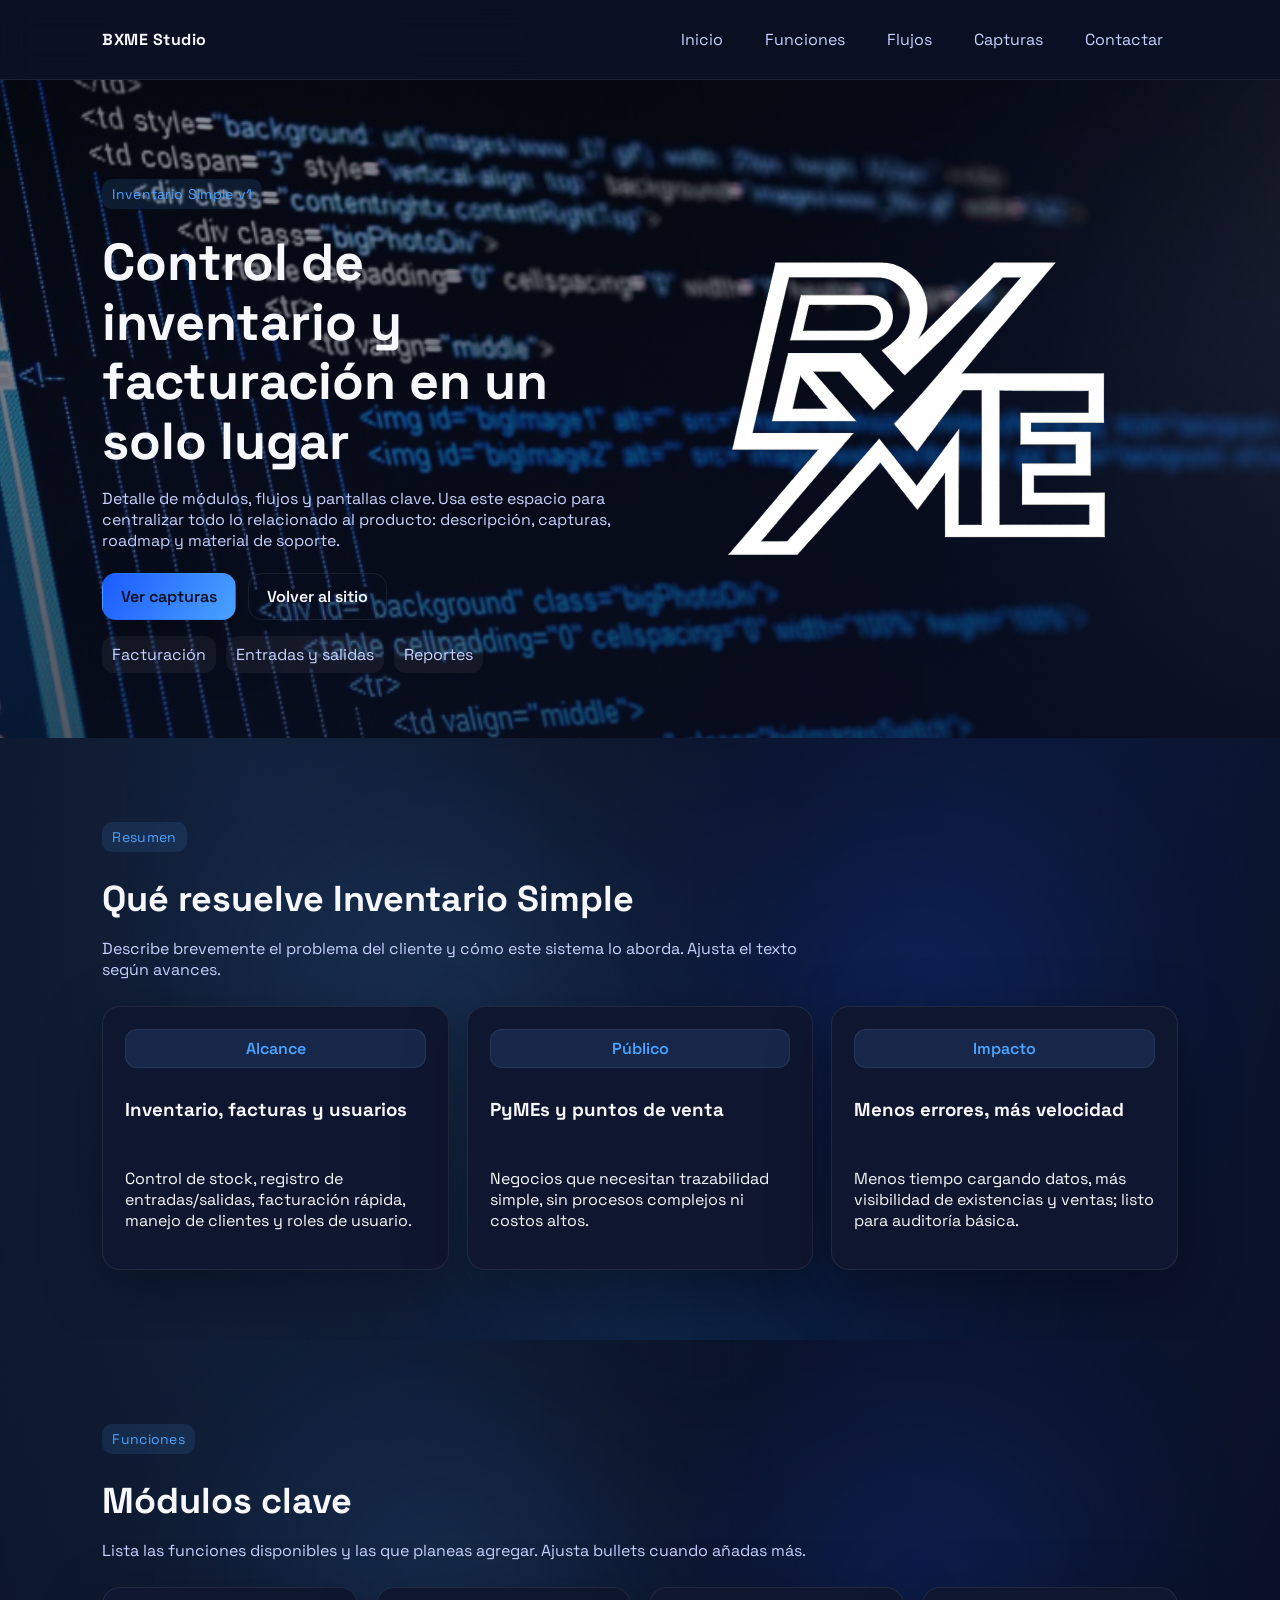
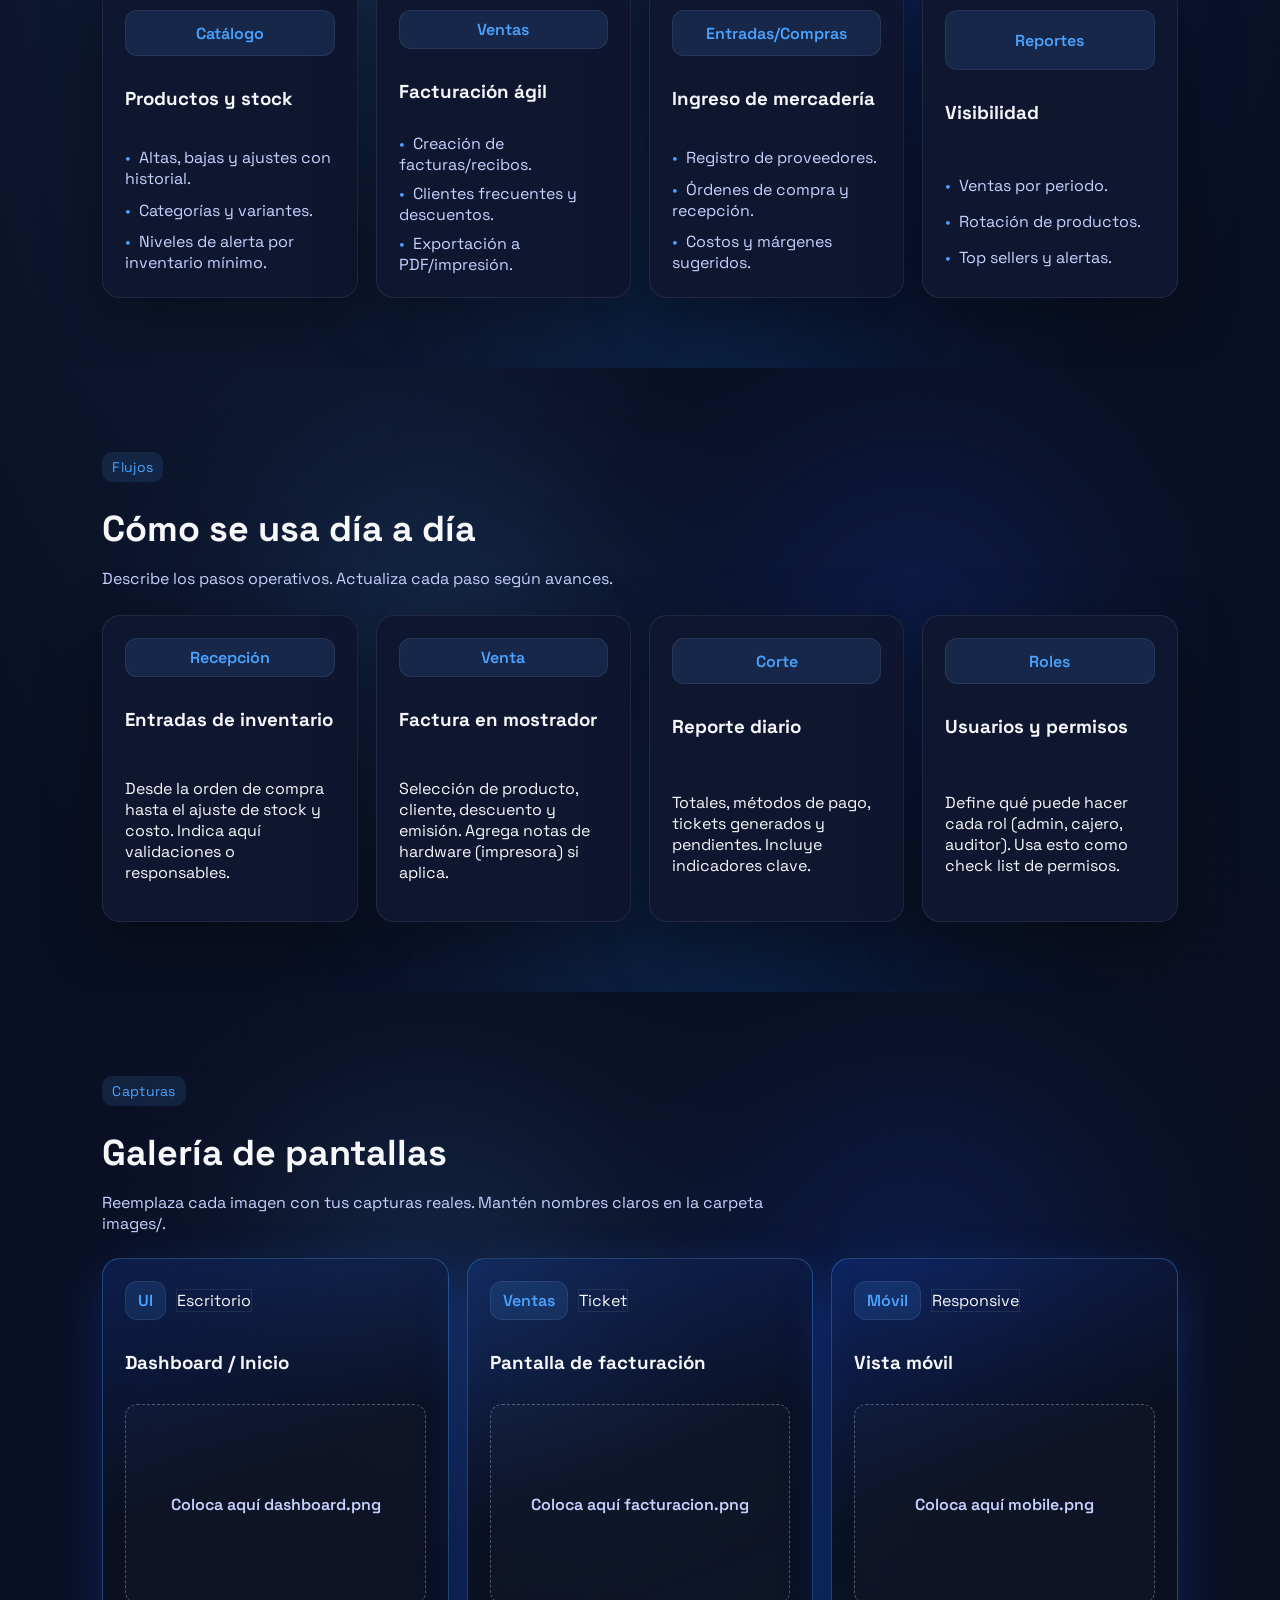
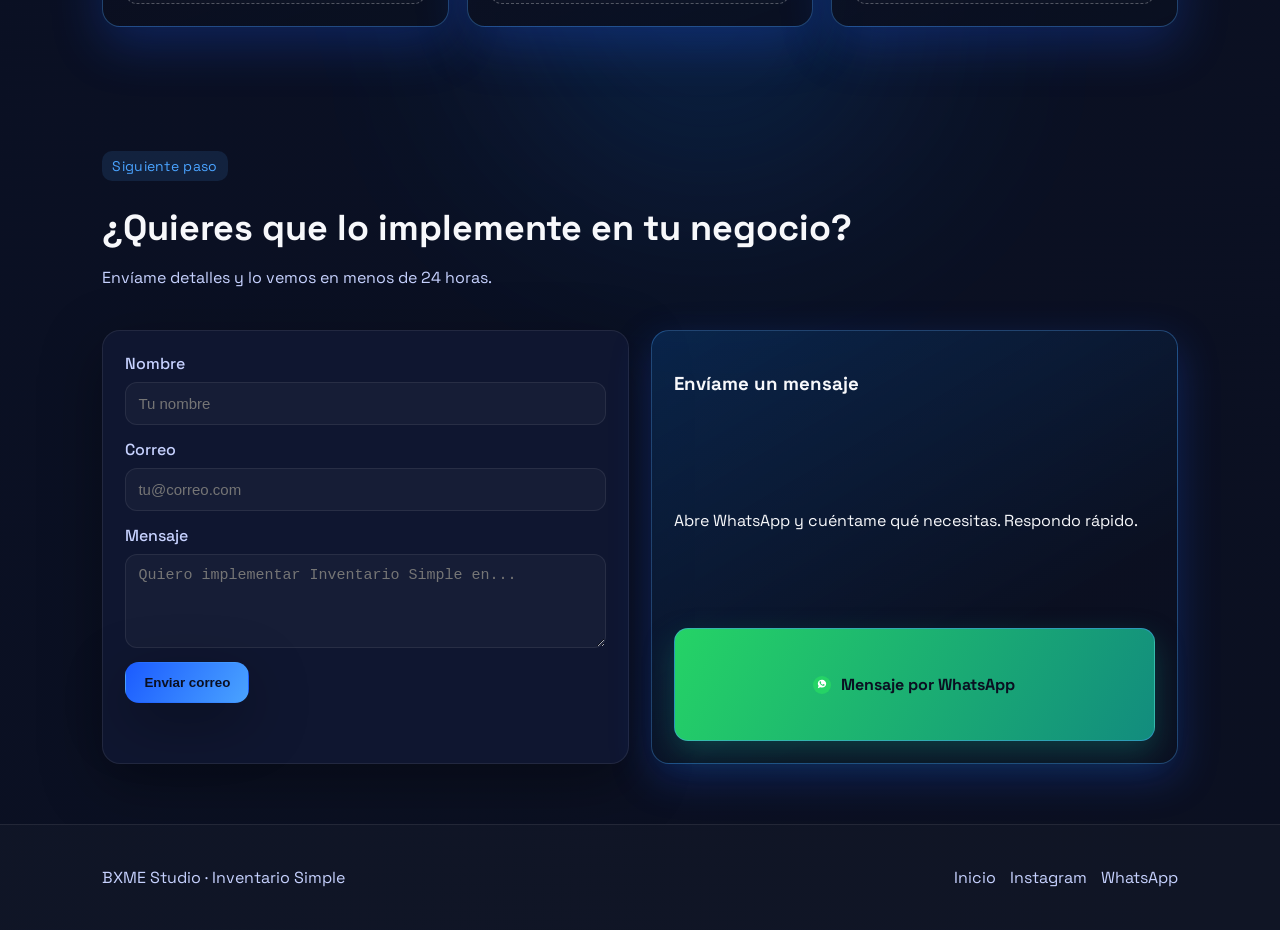
==== inventario_simp_temp.html @ 201f2fb0 "git add . && git commit && git push" ====
<!DOCTYPE html>
<html lang="es">
<head>
	<link rel="icon" href="images/favicon.ico">
	<meta charset="UTF-8">
	<meta name="viewport" content="width=device-width, initial-scale=1.0">
	<meta name="description" content="Inventario Simple - detalle de funciones y módulos.">
	<title>Inventario Simple · BXME</title>
	<link rel="preconnect" href="https://fonts.googleapis.com">
	<link rel="preconnect" href="https://fonts.gstatic.com" crossorigin>
	<link href="https://fonts.googleapis.com/css2?family=Space+Grotesk:wght@400;500;600;700&display=swap" rel="stylesheet">
	<link rel="stylesheet" href="styles.css">
</head>
<body>
	<header class="navbar">
		<div class="brand">BXME Studio</div>
		<nav class="nav-links">
			<a href="index.html">Inicio</a>
			<a href="#funciones">Funciones</a>
			<a href="#flujos">Flujos</a>
			<a href="#capturas">Capturas</a>
			<a href="#contacto" class="pill">Contactar</a>
		</nav>
	</header>

	<main>
		<section class="hero">
			<div class="hero__content">
				<p class="eyebrow">Inventario Simple v1</p>
				<h1>Control de inventario y facturación en un solo lugar</h1>
				<p class="lede">Detalle de módulos, flujos y pantallas clave. Usa este espacio para centralizar todo lo relacionado al producto: descripción, capturas, roadmap y material de soporte.</p>
				<div class="hero__actions">
					<a class="btn primary" href="#capturas">Ver capturas</a>
					<a class="btn ghost" href="index.html">Volver al sitio</a>
				</div>
				<div class="hero__badges">
					<span>Facturación</span>
					<span>Entradas y salidas</span>
					<span>Reportes</span>
				</div>
			</div>
			<div class="hero__visual">
				<div class="hero__image">
					<img src="images/letras_blancas.png" alt="Logo o portada del producto" loading="lazy">
				</div>
			</div>
		</section>

		<section class="section" id="resumen">
			<div class="section__header">
				<p class="eyebrow">Resumen</p>
				<h2>Qué resuelve Inventario Simple</h2>
				<p class="muted">Describe brevemente el problema del cliente y cómo este sistema lo aborda. Ajusta el texto según avances.</p>
			</div>
			<div class="cards">
				<article class="card">
					<div class="chip">Alcance</div>
					<h3>Inventario, facturas y usuarios</h3>
					<p>Control de stock, registro de entradas/salidas, facturación rápida, manejo de clientes y roles de usuario.</p>
				</article>
				<article class="card">
					<div class="chip">Público</div>
					<h3>PyMEs y puntos de venta</h3>
					<p>Negocios que necesitan trazabilidad simple, sin procesos complejos ni costos altos.</p>
				</article>
				<article class="card">
					<div class="chip">Impacto</div>
					<h3>Menos errores, más velocidad</h3>
					<p>Menos tiempo cargando datos, más visibilidad de existencias y ventas; listo para auditoría básica.</p>
				</article>
			</div>
		</section>

		<section class="section" id="funciones">
			<div class="section__header">
				<p class="eyebrow">Funciones</p>
				<h2>Módulos clave</h2>
				<p class="muted">Lista las funciones disponibles y las que planeas agregar. Ajusta bullets cuando añadas más.</p>
			</div>
			<div class="cards">
				<article class="card">
					<div class="chip">Catálogo</div>
					<h3>Productos y stock</h3>
					<ul>
						<li>Altas, bajas y ajustes con historial.</li>
						<li>Categorías y variantes.</li>
						<li>Niveles de alerta por inventario mínimo.</li>
					</ul>
				</article>
				<article class="card">
					<div class="chip">Ventas</div>
					<h3>Facturación ágil</h3>
					<ul>
						<li>Creación de facturas/recibos.</li>
						<li>Clientes frecuentes y descuentos.</li>
						<li>Exportación a PDF/impresión.</li>
					</ul>
				</article>
				<article class="card">
					<div class="chip">Entradas/Compras</div>
					<h3>Ingreso de mercadería</h3>
					<ul>
						<li>Registro de proveedores.</li>
						<li>Órdenes de compra y recepción.</li>
						<li>Costos y márgenes sugeridos.</li>
					</ul>
				</article>
				<article class="card">
					<div class="chip">Reportes</div>
					<h3>Visibilidad</h3>
					<ul>
						<li>Ventas por periodo.</li>
						<li>Rotación de productos.</li>
						<li>Top sellers y alertas.</li>
					</ul>
				</article>
			</div>
		</section>

		<section class="section" id="flujos">
			<div class="section__header">
				<p class="eyebrow">Flujos</p>
				<h2>Cómo se usa día a día</h2>
				<p class="muted">Describe los pasos operativos. Actualiza cada paso según avances.</p>
			</div>
			<div class="cards">
				<article class="card">
					<div class="chip">Recepción</div>
					<h3>Entradas de inventario</h3>
					<p>Desde la orden de compra hasta el ajuste de stock y costo. Indica aquí validaciones o responsables.</p>
				</article>
				<article class="card">
					<div class="chip">Venta</div>
					<h3>Factura en mostrador</h3>
					<p>Selección de producto, cliente, descuento y emisión. Agrega notas de hardware (impresora) si aplica.</p>
				</article>
				<article class="card">
					<div class="chip">Corte</div>
					<h3>Reporte diario</h3>
					<p>Totales, métodos de pago, tickets generados y pendientes. Incluye indicadores clave.</p>
				</article>
				<article class="card">
					<div class="chip">Roles</div>
					<h3>Usuarios y permisos</h3>
					<p>Define qué puede hacer cada rol (admin, cajero, auditor). Usa esto como check list de permisos.</p>
				</article>
			</div>
		</section>

		<section class="section section--alt" id="capturas">
			<div class="section__header">
				<p class="eyebrow">Capturas</p>
				<h2>Galería de pantallas</h2>
				<p class="muted">Reemplaza cada imagen con tus capturas reales. Mantén nombres claros en la carpeta images/.</p>
			</div>
			<div class="projects">
				<article class="project">
					<div class="project__meta">
						<span class="chip">UI</span>
						<span class="pill">Escritorio</span>
					</div>
					<h3>Dashboard / Inicio</h3>
					<div class="placeholder-img">Coloca aquí dashboard.png</div>
				</article>
				<article class="project">
					<div class="project__meta">
						<span class="chip">Ventas</span>
						<span class="pill">Ticket</span>
					</div>
					<h3>Pantalla de facturación</h3>
					<div class="placeholder-img">Coloca aquí facturacion.png</div>
				</article>
				<article class="project">
					<div class="project__meta">
						<span class="chip">Móvil</span>
						<span class="pill">Responsive</span>
					</div>
					<h3>Vista móvil</h3>
					<div class="placeholder-img">Coloca aquí mobile.png</div>
				</article>
			</div>
		</section>

		<section class="section contact" id="contacto">
			<div class="section__header">
				<p class="eyebrow">Siguiente paso</p>
				<h2>¿Quieres que lo implemente en tu negocio?</h2>
				<p class="muted">Envíame detalles y lo vemos en menos de 24 horas.</p>
			</div>
			<div class="contact__grid">
				<form id="contact-form" class="form">
					<label>Nombre
						<input type="text" name="name" placeholder="Tu nombre" required>
					</label>
					<label>Correo
						<input type="email" name="email" placeholder="tu@correo.com" required>
					</label>
					<label>Mensaje
						<textarea name="message" rows="4" placeholder="Quiero implementar Inventario Simple en..." required></textarea>
					</label>
					<div class="form__actions">
						<button type="submit" class="btn primary">Enviar correo</button>
					</div>
					<p class="form__status" aria-live="polite"></p>
				</form>

				<div class="contact__card contact__card--wa">
					<h3>Envíame un mensaje</h3>
					<p>Abre WhatsApp y cuéntame qué necesitas. Respondo rápido.</p>
					<a class="btn wa-btn" href="https://wa.me/50232557454?text=Hola%20quiero%20hablar%20sobre%20Inventario%20Simple" target="_blank" rel="noopener">
						<span class="wa-icon" aria-hidden="true"></span>
						<span>Mensaje por WhatsApp</span>
					</a>
				</div>
			</div>
		</section>
	</main>

	<footer class="footer">
		<p>BXME Studio · Inventario Simple</p>
		<div class="footer__links">
			<a href="index.html">Inicio</a>
			<a href="https://www.instagram.com/bxm_dev" target="_blank" rel="noopener">Instagram</a>
			<a href="https://wa.me/+50232557454" target="_blank" rel="noopener">WhatsApp</a>
		</div>
	</footer>

	<script src="script.js"></script>
</body>
</html>
---- styles.css ----
:root {
	--bg: #0b1021;
	--surface: #0f1630;
	--surface-2: #121a3a;
	--primary: #1b5bff;
	--primary-2: #4aa3ff;
	--accent: #0a84ff;
	--text: #f7f8fb;
	--muted: #c7d2ff;
	--border: rgba(255, 255, 255, 0.08);
	--shadow: 0 18px 60px rgba(0, 0, 0, 0.35);
.project--link {
	display: grid;
	color: inherit;
	text-decoration: none;
	--services-bg: url("images/servicios_bg.jpg");
	font-family: "Space Grotesk", "DM Sans", "Segoe UI", sans-serif;
	background-color: var(--bg);
	color: var(--text);
}

html {
	overflow-x: hidden;
}

* {
	box-sizing: border-box;
}

body {
	margin: 0;
	background: radial-gradient(120% 120% at 20% 20%, rgba(74, 163, 255, 0.12), transparent 35%),
				radial-gradient(110% 110% at 80% 10%, rgba(27, 91, 255, 0.12), transparent 35%),
				linear-gradient(140deg, #0b1021 0%, #0a1024 50%, #0b1021 100%);
	min-height: 100vh;
	overflow-x: hidden;
	font-family: "Space Grotesk", "DM Sans", "Segoe UI", system-ui, -apple-system, sans-serif;
	color: var(--text);
}

	--services-bg: url("images/servicios_bg.jpg");
	/* fallback */
	--services-bg-encoded: url("[data-uri]");
	color: var(--text);
}

a {
	color: inherit;
	text-decoration: none;
}

.navbar {
	position: sticky;
	top: 0;
	z-index: 10;
	display: flex;
	align-items: center;
	justify-content: space-between;
	padding: 18px 8vw;
	background: rgba(11, 16, 33, 0.85);
	backdrop-filter: blur(16px);
	border-bottom: 1px solid var(--border);
}

.brand {
	font-weight: 700;
	letter-spacing: 0.5px;
}

.nav-links {
	display: flex;
	gap: 12px;
	align-items: center;
}

.nav-links a {
	padding: 10px 14px;
	border-radius: 14px;
	transition: background 0.2s ease, color 0.2s ease;
	color: var(--muted);
	border: 1px solid transparent;
}

.nav-links a:hover {
	background: linear-gradient(160deg, rgba(27, 91, 255, 0.18) 0%, rgba(11, 16, 33, 0.85) 60%, rgba(11, 16, 33, 0.95) 100%);
	border-color: rgba(74, 163, 255, 0.35);
	box-shadow: 0 12px 30px rgba(27, 91, 255, 0.22);
	color: var(--text);
}

.pill {
	border: 1px solid var(--border);
}

.hero {
	display: grid;
	grid-template-columns: repeat(auto-fit, minmax(280px, 1fr));
	gap: 40px;
	padding: 80px 8vw 60px;
	align-items: center;
	position: relative;
	overflow: hidden;
}

.hero::after {
	content: "";
	position: absolute;
	top: 0;
	left: 0;
	right: 0;
	bottom: -220px;
	background:
		linear-gradient(180deg, rgba(11, 16, 33, 0.35) 0%, rgba(11, 16, 33, 0.6) 55%, rgba(11, 16, 33, 0.75) 100%),
		var(--services-bg), var(--services-bg-encoded);
	background-size: cover;
	background-position: center;
	opacity: 0.9;
	pointer-events: none;
	z-index: 0;
}

.hero > * {
	position: relative;
	z-index: 1;
}

.hero__content h1 {
	font-size: clamp(34px, 5vw, 52px);
	margin: 10px 0 14px;
	line-height: 1.15;
}

.hero__content .lede {
	color: var(--muted);
	max-width: 620px;
	margin-bottom: 22px;
}

.eyebrow {
	display: inline-block;
	padding: 6px 10px;
	border-radius: 10px;
	background: rgba(74, 163, 255, 0.12);
	color: var(--primary-2);
	font-size: 14px;
	letter-spacing: 0.3px;
}

.hero__actions {
	display: flex;
	gap: 12px;
	margin-bottom: 16px;
}

.btn {
	display: inline-flex;
	align-items: center;
	justify-content: center;
	gap: 8px;
	padding: 12px 18px;
	border-radius: 14px;
	border: 1px solid transparent;
	font-weight: 600;
	cursor: pointer;
	transition: transform 0.2s ease, box-shadow 0.25s ease, border 0.2s ease, background 0.25s ease;
}

.btn:active {
	transform: translateY(1px);
}

.btn.primary {
	background: linear-gradient(120deg, var(--primary) 0%, var(--primary-2) 100%);
	color: #0a0f21;
	box-shadow: var(--shadow);
}

.btn.secondary {
	background: rgba(255, 255, 255, 0.05);
	color: var(--text);
	border-color: var(--border);
}

.btn.ghost {
	background: transparent;
	color: var(--text);
	border: 1px solid var(--border);
}

.btn:hover {
	background: linear-gradient(160deg, rgba(27, 91, 255, 0.18) 0%, rgba(11, 16, 33, 0.85) 55%, rgba(11, 16, 33, 0.95) 100%);
	border-color: rgba(74, 163, 255, 0.35);
	box-shadow: 0 14px 36px rgba(27, 91, 255, 0.25);
	transform: translateY(-2px);
}

.btn.primary:hover {
	color: #ffffff;
}


.hero__badges {
	display: flex;
	gap: 10px;
	flex-wrap: wrap;
	color: var(--muted);
}

.hero__badges span {
	padding: 8px 10px;
	border-radius: 12px;
	background: rgba(255, 255, 255, 0.05);
}

.hero__visual {
	display: flex;
	justify-content: center;
}

.hero__image img {
	width: 100%;
	max-width: 520px;
	display: block;
	object-fit: cover;
	border-radius: 10px;
}

.section {
	padding: 70px 8vw;
	position: relative;
	overflow: hidden;
}

.section::before {
	content: "";
	position: absolute;
	left: -2%;
	top: -35%;
	width: 105vw;
	height: 105vw;
	background:
		radial-gradient(32% 32% at 35% 35%, rgba(74, 163, 255, 0.28), transparent 58%),
		radial-gradient(30% 30% at 70% 35%, rgba(27, 91, 255, 0.34), transparent 60%),
		radial-gradient(36% 36% at 55% 68%, rgba(10, 132, 255, 0.26), transparent 62%),
		radial-gradient(22% 22% at 45% 50%, rgba(74, 163, 255, 0.22), transparent 55%);
	filter: blur(95px);
	opacity: 0.78;
	animation: lavaShift 18s ease-in-out infinite alternate;
	pointer-events: none;
	z-index: 0;
}

.section > * {
	position: relative;
	z-index: 1;
}

.section--services {
	position: relative;
	padding: 0 8vw 70px;
	overflow: visible;
}

.section--services::before {
	top: -30%;
	height: 180%;
	width: 108vw;
	left: -4%;
}

@keyframes lavaShift {
	0% { transform: translate3d(0%, 0%, 0) rotate(0deg) scale(1); }
	25% { transform: translate3d(12%, -8%, 0) rotate(10deg) scale(1.05); }
	50% { transform: translate3d(-14%, 12%, 0) rotate(-8deg) scale(1.04); }
	75% { transform: translate3d(10%, 18%, 0) rotate(6deg) scale(1.06); }
	100% { transform: translate3d(-8%, -6%, 0) rotate(-4deg) scale(1.02); }
}

.section__header h2 {
	margin: 10px 0 8px;
	font-size: clamp(26px, 4vw, 36px);
}

.muted {
	color: var(--muted);
	max-width: 720px;
}

.cards {
	display: grid;
	grid-template-columns: repeat(auto-fit, minmax(240px, 1fr));
	gap: 18px;
	margin-top: 26px;
}

.card {
	background: var(--surface);
	border: 1px solid var(--border);
	border-radius: 18px;
	padding: 22px;
	display: grid;
	gap: 12px;
	box-shadow: var(--shadow);
	transition: transform 0.15s ease, box-shadow 0.25s ease, border 0.2s ease, background 0.25s ease;
}

.card:hover {
	background: linear-gradient(160deg, rgba(27, 91, 255, 0.18) 0%, rgba(11, 16, 33, 0.85) 55%, rgba(10, 16, 33, 0.95) 100%);
	border-color: rgba(74, 163, 255, 0.35);
	box-shadow: 0 18px 50px rgba(27, 91, 255, 0.25);
	transform: translateY(-4px);
}

.chip {
	display: inline-flex;
	align-items: center;
	justify-content: center;
	padding: 8px 12px;
	border-radius: 12px;
	background: rgba(74, 163, 255, 0.12);
	color: var(--primary-2);
	border: 1px solid var(--border);
	font-weight: 600;
}

.card ul {
	list-style: none;
	padding: 0;
	margin: 0;
	display: grid;
	gap: 8px;
	color: var(--muted);
}

.card ul li::before {
	content: "•";
	color: var(--primary-2);
	margin-right: 8px;
}

.section--alt {
	background: transparent;
	border-top: none;
	border-bottom: none;
	padding-bottom: 0;
	overflow: visible;
}

.section--alt::before {
	top: -22%;
	height: 180%;
	width: 108vw;
	left: -4%;
}

.projects {
	display: grid;
	grid-template-columns: repeat(auto-fit, minmax(320px, 1fr));
	gap: 18px;
	margin-top: 24px;
}

.placeholder-img {
	display: flex;
	align-items: center;
	justify-content: center;
	min-height: 200px;
	border-radius: 12px;
	border: 1px dashed rgba(255, 255, 255, 0.28);
	color: var(--muted);
	background: rgba(255, 255, 255, 0.02);
	text-align: center;
	font-weight: 600;
}

.project {
	background: linear-gradient(160deg, rgba(27, 91, 255, 0.18) 0%, rgba(11, 16, 33, 0.85) 55%, rgba(10, 16, 33, 0.95) 100%);
	border: 1px solid rgba(74, 163, 255, 0.35);
	border-radius: 18px;
	padding: 22px;
	display: grid;
	gap: 12px;
	box-shadow: 0 18px 50px rgba(27, 91, 255, 0.25);
	transition: none;
	transform: none;
}

.project:hover {
	background: linear-gradient(160deg, rgba(27, 91, 255, 0.18) 0%, rgba(11, 16, 33, 0.85) 55%, rgba(10, 16, 33, 0.95) 100%);
	border-color: rgba(74, 163, 255, 0.35);
	box-shadow: 0 18px 50px rgba(27, 91, 255, 0.25);
	transform: none;
}

.projects-carousel {
	position: relative;
	background: transparent;
	border: none;
	border-radius: 14px;
	padding: 0;
	box-shadow: none;
	overflow: hidden;
	width: 100%;
}

.carousel-track {
	display: flex;
	gap: 0;
	transition: transform 0.45s ease;
	will-change: transform;
	align-items: center;
}

.carousel-slide {
	min-width: 100%;
	border-radius: 12px;
	overflow: hidden;
	border: none;
	background: transparent;
	display: flex;
	align-items: center;
	justify-content: center;
	min-height: 220px;
}

.carousel-slide img {
	display: block;
	width: 100%;
	height: auto;
	max-height: 400px;
	object-fit: contain;
	object-position: center;
	background: transparent;
}

.carousel-btn {
	position: absolute;
	top: 50%;
	transform: translateY(-50%);
	background: rgba(0, 0, 0, 0.18);
	border: none;
	color: var(--text);
	border-radius: 999px;
	width: 38px;
	height: 38px;
	display: inline-flex;
	align-items: center;
	justify-content: center;
	cursor: pointer;
	backdrop-filter: blur(10px);
	transition: background 0.18s ease, transform 0.15s ease, box-shadow 0.18s ease, opacity 0.18s ease;
	opacity: 0.9;
	z-index: 2;
}

.carousel-btn:hover {
	background: rgba(27, 91, 255, 0.28);
	box-shadow: 0 10px 24px rgba(27, 91, 255, 0.18);
	transform: translateY(-50%) translateY(-2px);
	opacity: 1;
}

.carousel-btn.prev { left: 8px; }
.carousel-btn.next { right: 8px; }

.carousel-dots {
	position: absolute;
	left: 50%;
	bottom: 10px;
	transform: translateX(-50%);
	display: flex;
	gap: 8px;
}

.dot {
	width: 10px;
	height: 10px;
	border-radius: 999px;
	border: 1px solid rgba(255, 255, 255, 0.4);
	background: rgba(255, 255, 255, 0.12);
	cursor: pointer;
	transition: background 0.2s ease, width 0.2s ease, border 0.2s ease;
}

.dot.active {
	width: 18px;
	background: var(--primary-2);
	border-color: rgba(74, 163, 255, 0.65);
}

.lightbox {
	position: fixed;
	inset: 0;
	background: rgba(0, 4, 12, 0.72);
	backdrop-filter: blur(8px);
	display: none;
	align-items: center;
	justify-content: center;
	z-index: 9999;
	padding: 24px;
}

.lightbox.open {
	display: flex;
}

.lightbox__img {
	max-width: 92vw;
	max-height: 88vh;
	object-fit: contain;
	border-radius: 14px;
	box-shadow: 0 20px 60px rgba(0, 0, 0, 0.45);
	background: #060a18;
}

.lightbox__close {
	position: absolute;
	top: 18px;
	right: 18px;
	width: 42px;
	height: 42px;
	border-radius: 999px;
	border: 1px solid rgba(255, 255, 255, 0.25);
	background: rgba(0, 0, 0, 0.45);
	color: var(--text);
	font-size: 20px;
	cursor: pointer;
	backdrop-filter: blur(6px);
	transition: transform 0.15s ease, background 0.2s ease, box-shadow 0.2s ease;
}

.lightbox__close:hover {
	background: rgba(27, 91, 255, 0.3);
	box-shadow: 0 12px 28px rgba(27, 91, 255, 0.2);
	transform: scale(1.05);
}

.project__meta {
	display: flex;
	gap: 10px;
	flex-wrap: wrap;
	align-items: center;
}

.project__stats {
	display: grid;
	grid-template-columns: repeat(auto-fit, minmax(120px, 1fr));
	gap: 10px;
	color: var(--muted);
}

.project__stats strong {
	color: var(--text);
	font-size: 18px;
}

.contact {
	display: grid;
	gap: 26px;
}

.section.contact {
	padding-top: 60px;
	margin-top: 50px;
	padding-bottom: 60px;
}

.section.contact::before {
	display: none;
}

.contact__grid {
	display: grid;
	grid-template-columns: repeat(auto-fit, minmax(280px, 1fr));
	gap: 22px;
}

.form {
	background: var(--surface);
	border: 1px solid var(--border);
	border-radius: 18px;
	padding: 22px;
	display: grid;
	gap: 14px;
	box-shadow: var(--shadow);
}

.form label {
	display: grid;
	gap: 8px;
	color: var(--muted);
	font-weight: 500;
}

.form input,
.form textarea {
	width: 100%;
	border: 1px solid var(--border);
	border-radius: 12px;
	padding: 12px;
	background: rgba(255, 255, 255, 0.03);
	color: var(--text);
	font-size: 15px;
}

.form input:focus,
.form textarea:focus {
	outline: 1px solid var(--primary-2);
}

.form__actions {
	display: flex;
	gap: 10px;
	flex-wrap: wrap;
}

.form__status {
	min-height: 20px;
	color: var(--muted);
	margin: 4px 0 0;
}

.contact__card {
	background: var(--surface-2);
	border: 1px solid var(--border);
	border-radius: 18px;
	padding: 22px;
	display: grid;
	gap: 14px;
}

.contact__card--wa {
	background: linear-gradient(150deg, rgba(10, 132, 255, 0.18) 0%, rgba(11, 16, 33, 0.9) 70%);
	border: 1px solid rgba(74, 163, 255, 0.35);
	box-shadow: 0 14px 40px rgba(27, 91, 255, 0.25);
}

.wa-btn {
	display: inline-flex;
	align-items: center;
	gap: 10px;
	padding: 12px 16px;
	border-radius: 14px;
	border: 1px solid rgba(74, 163, 255, 0.45);
	background: linear-gradient(120deg, #25d366 0%, #128c7e 100%);
	color: #0a0f21;
	font-weight: 700;
	text-decoration: none;
	box-shadow: 0 12px 30px rgba(18, 140, 126, 0.35);
	transition: transform 0.15s ease, box-shadow 0.2s ease, color 0.15s ease;
}

.wa-btn:hover {
	transform: translateY(-2px);
	box-shadow: 0 14px 36px rgba(18, 140, 126, 0.4);
	color: #ffffff;
}

.wa-icon {
	width: 18px;
	height: 18px;
	border-radius: 999px;
	background: #25d366;
	position: relative;
	flex-shrink: 0;
}

.wa-icon::before {
	content: "";
	position: absolute;
	top: 3px;
	left: 4px;
	width: 10px;
	height: 10px;
	mask: url('data:image/svg+xml;utf8,<svg xmlns="http://www.w3.org/2000/svg" viewBox="0 0 24 24" fill="white"><path d="M12.04 2C6.58 2 2 6.03 2 10.96c0 1.93.64 3.74 1.76 5.27L2 22l6.01-1.95c1.22.39 2.3.57 4.03.57 5.46 0 10.04-4.02 10.04-8.96C22.08 6.02 17.5 2 12.04 2Zm5.6 12.8c-.24.67-1.37 1.29-1.94 1.37-.5.07-1.12.1-1.81-.11-.42-.13-.95-.3-1.64-.59-2.9-1.25-4.79-4.15-4.94-4.35-.14-.2-1.18-1.57-1.18-3 .01-1.43.75-2.13 1.02-2.43.26-.3.57-.37.76-.37h.55c.18.01.41-.07.64.49.24.59.82 2.03.9 2.18.07.14.12.31.02.5-.1.2-.15.31-.3.48-.15.17-.31.38-.45.51-.15.14-.3.29-.13.57.17.29.76 1.26 1.64 2.04 1.13 1 2.09 1.32 2.4 1.47.31.15.49.12.67-.07.18-.2.77-.87.98-1.17.2-.3.42-.25.7-.15.29.09 1.84.87 2.15 1.02.31.15.52.23.6.36.08.13.08.77-.16 1.44Z"/></svg>') center / contain no-repeat;
	background: white;
}


.contact__list {
	list-style: none;
	padding: 0;
	margin: 0;
	display: grid;
	gap: 8px;
	color: var(--muted);
}

.contact__list li {
	display: flex;
	justify-content: space-between;
}

.footer {
	padding: 26px 8vw;
	display: flex;
	justify-content: space-between;
	align-items: center;
	color: var(--muted);
	border-top: 1px solid var(--border);
	background: rgba(255, 255, 255, 0.02);
}

.footer__links {
	display: flex;
	gap: 14px;
}

.footer__links a:hover {
	color: var(--text);
}

@media (max-width: 720px) {
	.navbar {
		flex-direction: column;
		gap: 12px;
	}

	.hero {
		padding-top: 50px;
	}

	.hero__actions,
	.form__actions {
		width: 100%;
	}

	.btn {
		width: 100%;
	}

	.footer {
		flex-direction: column;
		gap: 10px;
		text-align: center;
	}
}
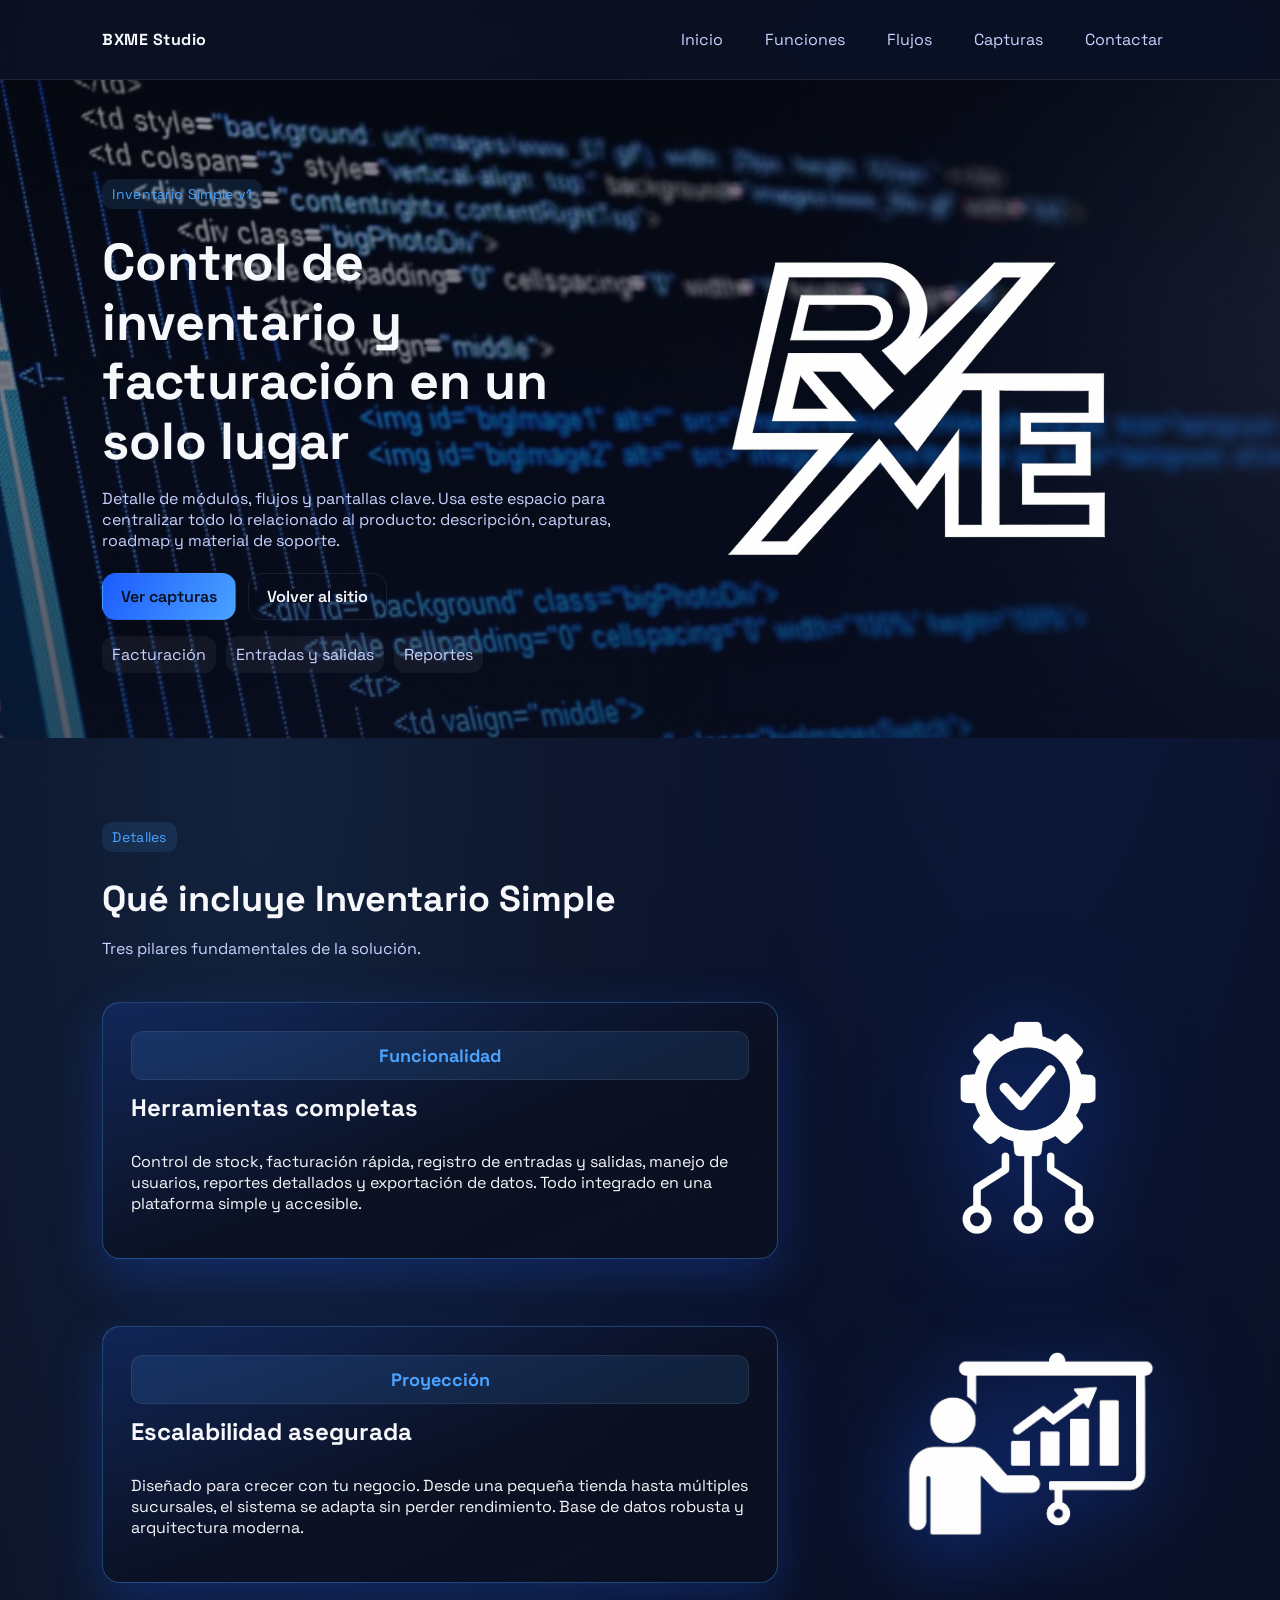
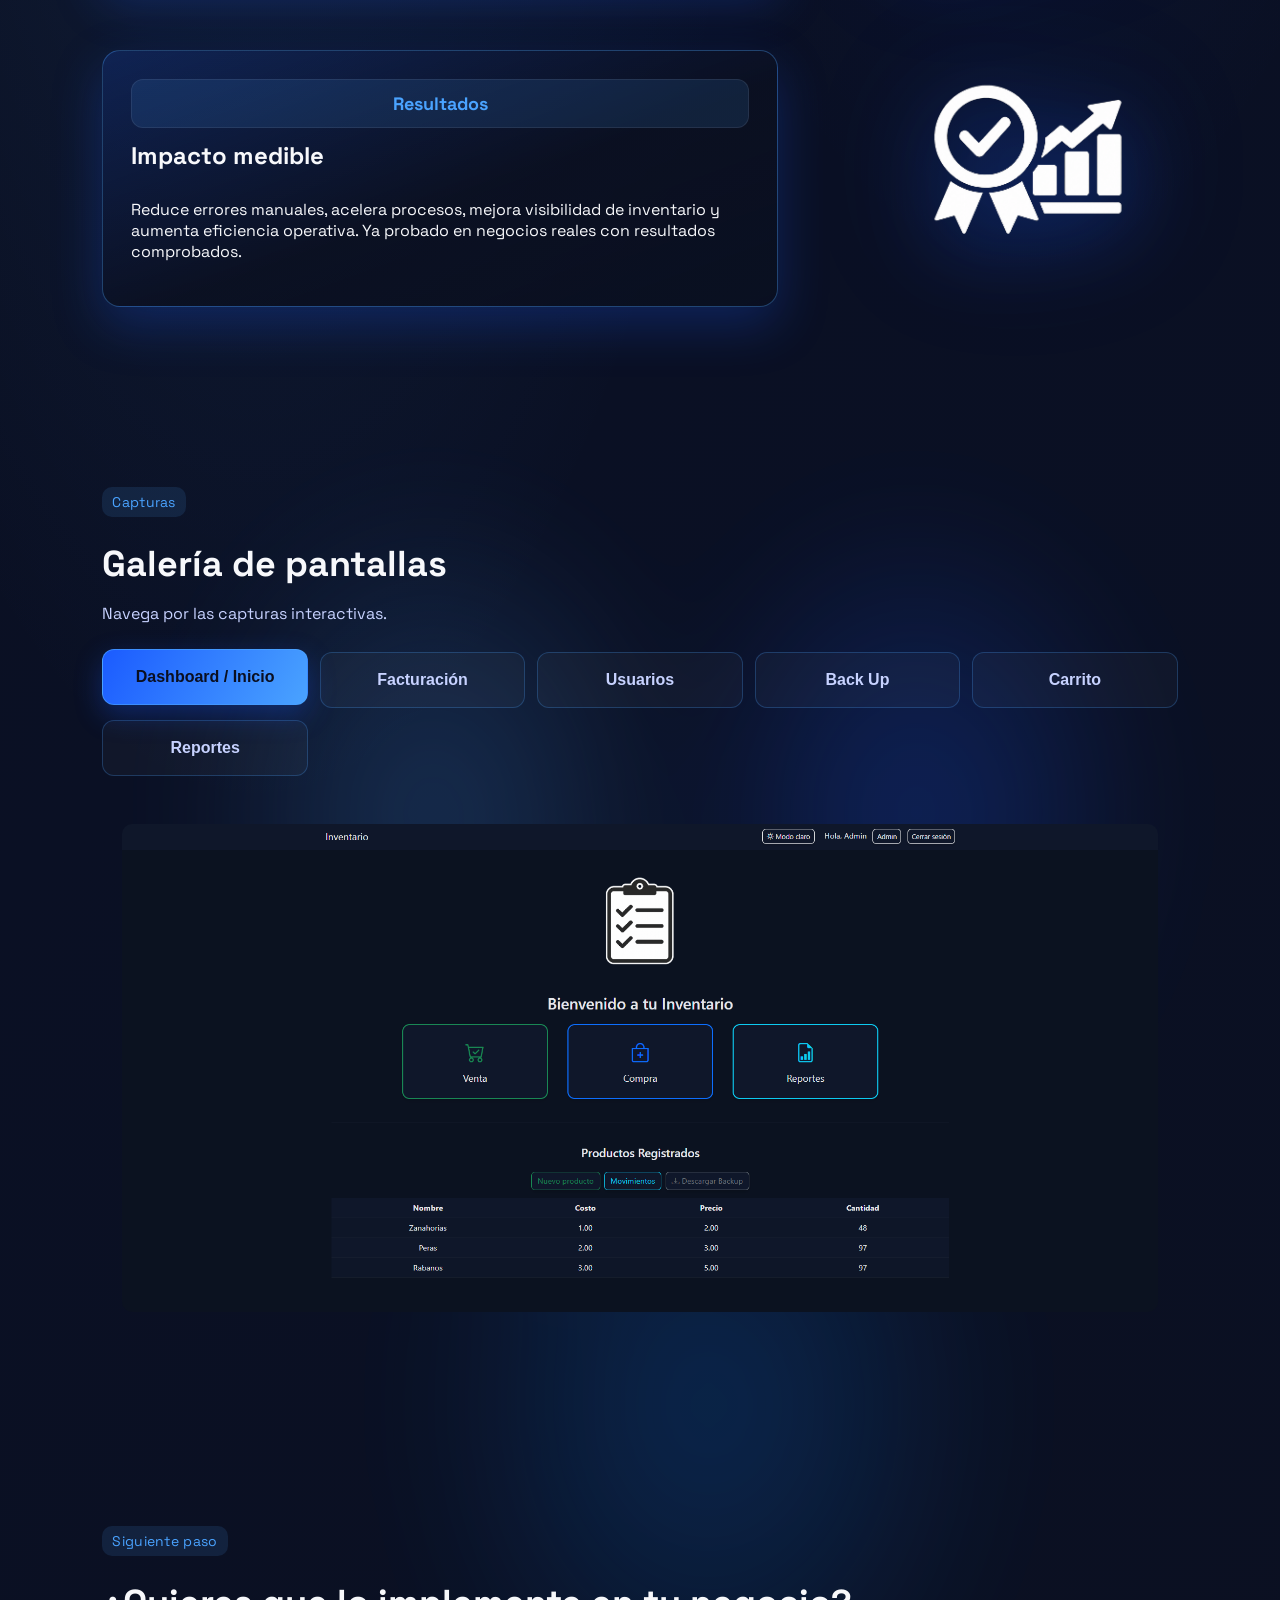
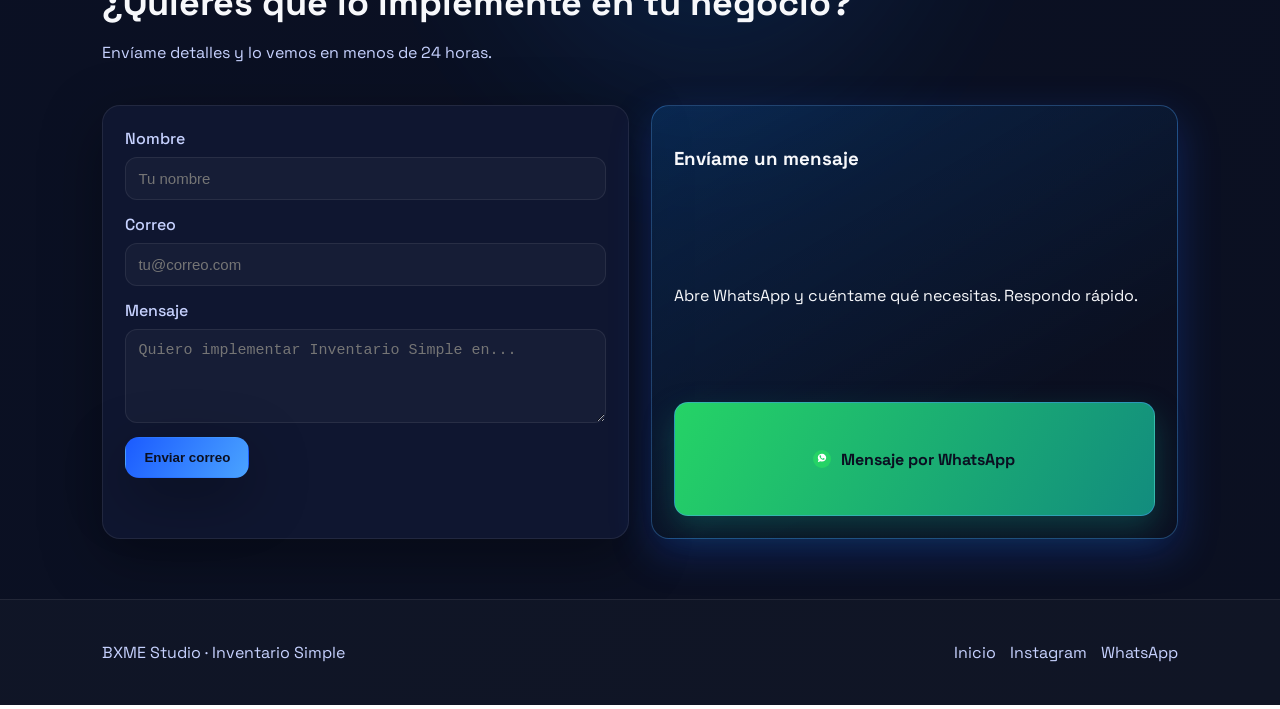
==== commit 8ade5c7e: "git push origin main" ====
--- a/inventario_simp_temp.html
+++ b/inventario_simp_temp.html
@@ -46,104 +46,43 @@
 			</div>
 		</section>
 
-		<section class="section" id="resumen">
+		<section class="section" id="info">
 			<div class="section__header">
-				<p class="eyebrow">Resumen</p>
-				<h2>Qué resuelve Inventario Simple</h2>
-				<p class="muted">Describe brevemente el problema del cliente y cómo este sistema lo aborda. Ajusta el texto según avances.</p>
+				<p class="eyebrow">Detalles</p>
+				<h2>Qué incluye Inventario Simple</h2>
+				<p class="muted">Tres pilares fundamentales de la solución.</p>
 			</div>
 			<div class="cards">
-				<article class="card">
-					<div class="chip">Alcance</div>
-					<h3>Inventario, facturas y usuarios</h3>
-					<p>Control de stock, registro de entradas/salidas, facturación rápida, manejo de clientes y roles de usuario.</p>
-				</article>
-				<article class="card">
-					<div class="chip">Público</div>
-					<h3>PyMEs y puntos de venta</h3>
-					<p>Negocios que necesitan trazabilidad simple, sin procesos complejos ni costos altos.</p>
-				</article>
-				<article class="card">
-					<div class="chip">Impacto</div>
-					<h3>Menos errores, más velocidad</h3>
-					<p>Menos tiempo cargando datos, más visibilidad de existencias y ventas; listo para auditoría básica.</p>
-				</article>
-			</div>
-		</section>
-
-		<section class="section" id="funciones">
-			<div class="section__header">
-				<p class="eyebrow">Funciones</p>
-				<h2>Módulos clave</h2>
-				<p class="muted">Lista las funciones disponibles y las que planeas agregar. Ajusta bullets cuando añadas más.</p>
-			</div>
-			<div class="cards">
-				<article class="card">
-					<div class="chip">Catálogo</div>
-					<h3>Productos y stock</h3>
-					<ul>
-						<li>Altas, bajas y ajustes con historial.</li>
-						<li>Categorías y variantes.</li>
-						<li>Niveles de alerta por inventario mínimo.</li>
-					</ul>
-				</article>
-				<article class="card">
-					<div class="chip">Ventas</div>
-					<h3>Facturación ágil</h3>
-					<ul>
-						<li>Creación de facturas/recibos.</li>
-						<li>Clientes frecuentes y descuentos.</li>
-						<li>Exportación a PDF/impresión.</li>
-					</ul>
-				</article>
-				<article class="card">
-					<div class="chip">Entradas/Compras</div>
-					<h3>Ingreso de mercadería</h3>
-					<ul>
-						<li>Registro de proveedores.</li>
-						<li>Órdenes de compra y recepción.</li>
-						<li>Costos y márgenes sugeridos.</li>
-					</ul>
-				</article>
-				<article class="card">
-					<div class="chip">Reportes</div>
-					<h3>Visibilidad</h3>
-					<ul>
-						<li>Ventas por periodo.</li>
-						<li>Rotación de productos.</li>
-						<li>Top sellers y alertas.</li>
-					</ul>
-				</article>
-			</div>
-		</section>
-
-		<section class="section" id="flujos">
-			<div class="section__header">
-				<p class="eyebrow">Flujos</p>
-				<h2>Cómo se usa día a día</h2>
-				<p class="muted">Describe los pasos operativos. Actualiza cada paso según avances.</p>
-			</div>
-			<div class="cards">
-				<article class="card">
-					<div class="chip">Recepción</div>
-					<h3>Entradas de inventario</h3>
-					<p>Desde la orden de compra hasta el ajuste de stock y costo. Indica aquí validaciones o responsables.</p>
-				</article>
-				<article class="card">
-					<div class="chip">Venta</div>
-					<h3>Factura en mostrador</h3>
-					<p>Selección de producto, cliente, descuento y emisión. Agrega notas de hardware (impresora) si aplica.</p>
-				</article>
-				<article class="card">
-					<div class="chip">Corte</div>
-					<h3>Reporte diario</h3>
-					<p>Totales, métodos de pago, tickets generados y pendientes. Incluye indicadores clave.</p>
-				</article>
-				<article class="card">
-					<div class="chip">Roles</div>
-					<h3>Usuarios y permisos</h3>
-					<p>Define qué puede hacer cada rol (admin, cajero, auditor). Usa esto como check list de permisos.</p>
-				</article>
+				<div class="card-wrapper card-wrapper-1">
+					<article class="card">
+						<div class="card-content">
+							<div class="chip">Funcionalidad</div>
+							<h3>Herramientas completas</h3>
+							<p>Control de stock, facturación rápida, registro de entradas y salidas, manejo de usuarios, reportes detallados y exportación de datos. Todo integrado en una plataforma simple y accesible.</p>
+						</div>
+					</article>
+					<img class="card-image" src="images/funcionalidad.png" alt="Funcionalidad">
+				</div>
+				<div class="card-wrapper card-wrapper-2">
+					<article class="card">
+						<div class="card-content">
+							<div class="chip">Proyección</div>
+							<h3>Escalabilidad asegurada</h3>
+							<p>Diseñado para crecer con tu negocio. Desde una pequeña tienda hasta múltiples sucursales, el sistema se adapta sin perder rendimiento. Base de datos robusta y arquitectura moderna.</p>
+						</div>
+					</article>
+					<img class="card-image" src="images/proyeccion.png" alt="Proyección">
+				</div>
+				<div class="card-wrapper card-wrapper-3">
+					<article class="card">
+						<div class="card-content">
+							<div class="chip">Resultados</div>
+							<h3>Impacto medible</h3>
+							<p>Reduce errores manuales, acelera procesos, mejora visibilidad de inventario y aumenta eficiencia operativa. Ya probado en negocios reales con resultados comprobados.</p>
+						</div>
+					</article>
+					<img class="card-image" src="images/resultado.png" alt="Resultados">
+				</div>
 			</div>
 		</section>
 
@@ -151,33 +90,36 @@
 			<div class="section__header">
 				<p class="eyebrow">Capturas</p>
 				<h2>Galería de pantallas</h2>
-				<p class="muted">Reemplaza cada imagen con tus capturas reales. Mantén nombres claros en la carpeta images/.</p>
+				<p class="muted">Navega por las capturas interactivas.</p>
 			</div>
-			<div class="projects">
-				<article class="project">
-					<div class="project__meta">
-						<span class="chip">UI</span>
-						<span class="pill">Escritorio</span>
-					</div>
-					<h3>Dashboard / Inicio</h3>
-					<div class="placeholder-img">Coloca aquí dashboard.png</div>
-				</article>
-				<article class="project">
-					<div class="project__meta">
-						<span class="chip">Ventas</span>
-						<span class="pill">Ticket</span>
-					</div>
-					<h3>Pantalla de facturación</h3>
-					<div class="placeholder-img">Coloca aquí facturacion.png</div>
-				</article>
-				<article class="project">
-					<div class="project__meta">
-						<span class="chip">Móvil</span>
-						<span class="pill">Responsive</span>
-					</div>
-					<h3>Vista móvil</h3>
-					<div class="placeholder-img">Coloca aquí mobile.png</div>
-				</article>
+			
+			<div class="capture-carousel">
+				<!-- Botones de títulos -->
+				<div class="capture-tabs">
+					<button class="capture-tab active" data-index="0" data-img="images/proyecto1.png" data-alt="Dashboard / Inicio">
+						<span class="tab-label">Dashboard / Inicio</span>
+					</button>
+					<button class="capture-tab" data-index="1" data-img="images/proyecto3.png" data-alt="Pantalla de facturación">
+						<span class="tab-label">Facturación</span>
+					</button>
+					<button class="capture-tab" data-index="2" data-img="images/users.png" data-alt="Configuración de usuarios">
+						<span class="tab-label">Usuarios</span>
+					</button>
+					<button class="capture-tab" data-index="3" data-img="images/backup.png" data-alt="Back Up/Respaldo">
+						<span class="tab-label">Back Up</span>
+					</button>
+					<button class="capture-tab" data-index="4" data-img="images/ventas.png" data-alt="Carrito de compras">
+						<span class="tab-label">Carrito</span>
+					</button>
+					<button class="capture-tab" data-index="5" data-img="images/reportes.png" data-alt="Reportes">
+						<span class="tab-label">Reportes</span>
+					</button>
+				</div>
+				
+				<!-- Imagen grande -->
+				<div class="capture-display">
+					<img id="capture-img" src="images/proyecto1.png" alt="Dashboard / Inicio" loading="eager">
+				</div>
 			</div>
 		</section>
 
--- a/styles.css
+++ b/styles.css
@@ -9,14 +9,8 @@
 	--muted: #c7d2ff;
 	--border: rgba(255, 255, 255, 0.08);
 	--shadow: 0 18px 60px rgba(0, 0, 0, 0.35);
-.project--link {
-	display: grid;
-	color: inherit;
-	text-decoration: none;
 	--services-bg: url("images/servicios_bg.jpg");
-	font-family: "Space Grotesk", "DM Sans", "Segoe UI", sans-serif;
-	background-color: var(--bg);
-	color: var(--text);
+	--services-bg-encoded: url("[data-uri]");
 }
 
 html {
@@ -38,12 +32,6 @@
 	color: var(--text);
 }
 
-	--services-bg: url("images/servicios_bg.jpg");
-	/* fallback */
-	--services-bg-encoded: url("[data-uri]");
-	color: var(--text);
-}
-
 a {
 	color: inherit;
 	text-decoration: none;
@@ -58,7 +46,7 @@
 	justify-content: space-between;
 	padding: 18px 8vw;
 	background: rgba(11, 16, 33, 0.85);
-	backdrop-filter: blur(16px);
+	backdrop-filter: blur(10px);
 	border-bottom: 1px solid var(--border);
 }
 
@@ -243,9 +231,9 @@
 		radial-gradient(30% 30% at 70% 35%, rgba(27, 91, 255, 0.34), transparent 60%),
 		radial-gradient(36% 36% at 55% 68%, rgba(10, 132, 255, 0.26), transparent 62%),
 		radial-gradient(22% 22% at 45% 50%, rgba(74, 163, 255, 0.22), transparent 55%);
-	filter: blur(95px);
+	filter: blur(55px);
 	opacity: 0.78;
-	animation: lavaShift 18s ease-in-out infinite alternate;
+	animation: lavaShift 24s ease-in-out infinite alternate;
 	pointer-events: none;
 	z-index: 0;
 }
@@ -253,6 +241,10 @@
 .section > * {
 	position: relative;
 	z-index: 1;
+}
+
+#info::before {
+	display: none;
 }
 
 .section--services {
@@ -281,6 +273,12 @@
 	font-size: clamp(26px, 4vw, 36px);
 }
 
+.card h3 {
+	font-size: 24px;
+	font-weight: 700;
+	margin: 0;
+}
+
 .muted {
 	color: var(--muted);
 	max-width: 720px;
@@ -291,20 +289,87 @@
 	grid-template-columns: repeat(auto-fit, minmax(240px, 1fr));
 	gap: 18px;
 	margin-top: 26px;
+}
+
+#info .cards {
+	grid-template-columns: 1fr;
+	max-width: 1400px;
+	gap: 24px;
+}
+
+.card-wrapper {
+	display: flex;
+	gap: 100px;
+	align-items: center;
+	justify-content: flex-start;
+	opacity: 0;
+	transform: translateX(-40px);
+	filter: blur(8px);
+}
+
+.card-wrapper.visible {
+	animation: wrapperEnter 1.2s cubic-bezier(0.34, 1.56, 0.64, 1) forwards;
+}
+
+.card-wrapper-1.visible {
+	animation-delay: 0s;
+}
+
+.card-wrapper-2.visible {
+	animation-delay: 0.2s;
+}
+
+.card-wrapper-3.visible {
+	animation-delay: 0.4s;
+}
+
+@keyframes wrapperEnter {
+	0% {
+		opacity: 0;
+		transform: translateX(-40px);
+		filter: blur(8px);
+	}
+	100% {
+		opacity: 1;
+		transform: translateX(0);
+		filter: blur(0);
+	}
 }
 
 .card {
 	background: var(--surface);
 	border: 1px solid var(--border);
 	border-radius: 18px;
-	padding: 22px;
+	padding: 28px;
 	display: grid;
 	gap: 12px;
 	box-shadow: var(--shadow);
-	transition: transform 0.15s ease, box-shadow 0.25s ease, border 0.2s ease, background 0.25s ease;
-}
-
-.card:hover {
+	transition: transform 0.2s ease, box-shadow 0.3s ease, border 0.2s ease, background 0.3s ease;
+	flex: 1;
+	min-width: 0;
+}
+
+.card-content {
+	display: grid;
+	gap: 12px;
+	flex: 1;
+	min-width: 0;
+}
+
+.card-image {
+	width: 300px;
+	height: 300px;
+	min-width: 300px;
+	min-height: 300px;
+	object-fit: cover;
+	border-radius: 12px;
+	transition: transform 0.4s cubic-bezier(0.34, 1.56, 0.64, 1);
+	filter: drop-shadow(0 20px 40px rgba(27, 91, 255, 0.3)) drop-shadow(0 0 60px rgba(27, 91, 255, 0.2));
+}
+
+.card:hover,
+.card:focus-within,
+.card-wrapper.visible .card {
 	background: linear-gradient(160deg, rgba(27, 91, 255, 0.18) 0%, rgba(11, 16, 33, 0.85) 55%, rgba(10, 16, 33, 0.95) 100%);
 	border-color: rgba(74, 163, 255, 0.35);
 	box-shadow: 0 18px 50px rgba(27, 91, 255, 0.25);
@@ -315,12 +380,13 @@
 	display: inline-flex;
 	align-items: center;
 	justify-content: center;
-	padding: 8px 12px;
+	padding: 12px 20px;
 	border-radius: 12px;
 	background: rgba(74, 163, 255, 0.12);
 	color: var(--primary-2);
 	border: 1px solid var(--border);
-	font-weight: 600;
+	font-weight: 700;
+	font-size: 18px;
 }
 
 .card ul {
@@ -342,7 +408,7 @@
 	background: transparent;
 	border-top: none;
 	border-bottom: none;
-	padding-bottom: 0;
+	padding-bottom: 70px;
 	overflow: visible;
 }
 
@@ -371,6 +437,14 @@
 	background: rgba(255, 255, 255, 0.02);
 	text-align: center;
 	font-weight: 600;
+}
+
+.placeholder-img img {
+	display: block;
+	max-width: 100%;
+	max-height: 280px;
+	object-fit: contain;
+	object-position: center;
 }
 
 .project {
@@ -714,6 +788,7 @@
 	.navbar {
 		flex-direction: column;
 		gap: 12px;
+		backdrop-filter: blur(6px);
 	}
 
 	.hero {
@@ -727,6 +802,29 @@
 
 	.btn {
 		width: 100%;
+	}
+
+	.section::before,
+	.section--services::before,
+	.section--alt::before {
+		animation: none;
+		filter: blur(36px);
+	}
+
+	.card-wrapper {
+		flex-direction: column;
+		gap: 16px;
+	}
+
+	.card {
+		width: 100%;
+	}
+
+	.card-image {
+		width: 200px;
+		height: 200px;
+		min-width: 200px;
+		min-height: 200px;
 	}
 
 	.footer {
@@ -735,3 +833,119 @@
 		text-align: center;
 	}
 }
+
+/* Carrusel de capturas interactivo */
+.capture-carousel {
+	display: grid;
+	gap: 28px;
+	margin-top: 28px;
+}
+
+.capture-tabs {
+	display: grid;
+	grid-template-columns: repeat(auto-fit, minmax(170px, 1fr));
+	gap: 12px;
+}
+
+.capture-tab {
+	padding: 18px 20px;
+	border: 1px solid rgba(74, 163, 255, 0.25);
+	border-radius: 12px;
+	background: rgba(255, 255, 255, 0.03);
+	color: var(--muted);
+	font-weight: 600;
+	cursor: pointer;
+	transition: all 0.2s ease;
+	font-size: 16px;
+	text-align: center;
+}
+
+.capture-tab:hover {
+	border-color: rgba(74, 163, 255, 0.5);
+	background: linear-gradient(160deg, rgba(27, 91, 255, 0.18) 0%, rgba(11, 16, 33, 0.85) 60%, rgba(11, 16, 33, 0.95) 100%);
+	color: var(--primary-2);
+	transform: translateY(-2px);
+	box-shadow: 0 8px 20px rgba(27, 91, 255, 0.18);
+}
+
+.capture-tab.active {
+	background: linear-gradient(120deg, var(--primary) 0%, var(--primary-2) 100%);
+	border-color: rgba(74, 163, 255, 0.65);
+	color: #0a0f21;
+	box-shadow: 0 10px 28px rgba(27, 91, 255, 0.3);
+	transform: translateY(-3px);
+}
+
+.capture-display {
+	display: flex;
+	align-items: center;
+	justify-content: center;
+	min-height: 380px;
+	max-width: 100%;
+	margin: 0 auto;
+	border-radius: 16px;
+	padding: 20px;
+	overflow: hidden;
+}
+
+#capture-img {
+	max-width: 100%;
+	max-height: 500px;
+	object-fit: contain;
+	object-position: center;
+	display: block;
+	border-radius: 10px;
+	animation: captureFade 0.5s ease-in-out;
+	cursor: pointer;
+	transition: transform 0.2s ease, filter 0.2s ease;
+}
+
+#capture-img:hover {
+	transform: scale(1.02);
+	filter: brightness(1.05);
+}
+
+@keyframes captureFade {
+	0% {
+		opacity: 0;
+	}
+	100% {
+		opacity: 1;
+	}
+}
+
+@media (max-width: 720px) {
+	.navbar {
+		flex-direction: column;
+		gap: 12px;
+		backdrop-filter: blur(6px);
+	}
+
+	.hero {
+		padding-top: 50px;
+	}
+
+	.hero__actions,
+	.form__actions {
+		width: 100%;
+	}
+
+	.btn {
+		width: 100%;
+	}
+
+	.section::before,
+	.section--services::before,
+	.section--alt::before {
+		animation: none;
+		filter: blur(36px);
+	}
+
+
+
+	.footer {
+		flex-direction: column;
+		gap: 10px;
+		text-align: center;
+	}
+}
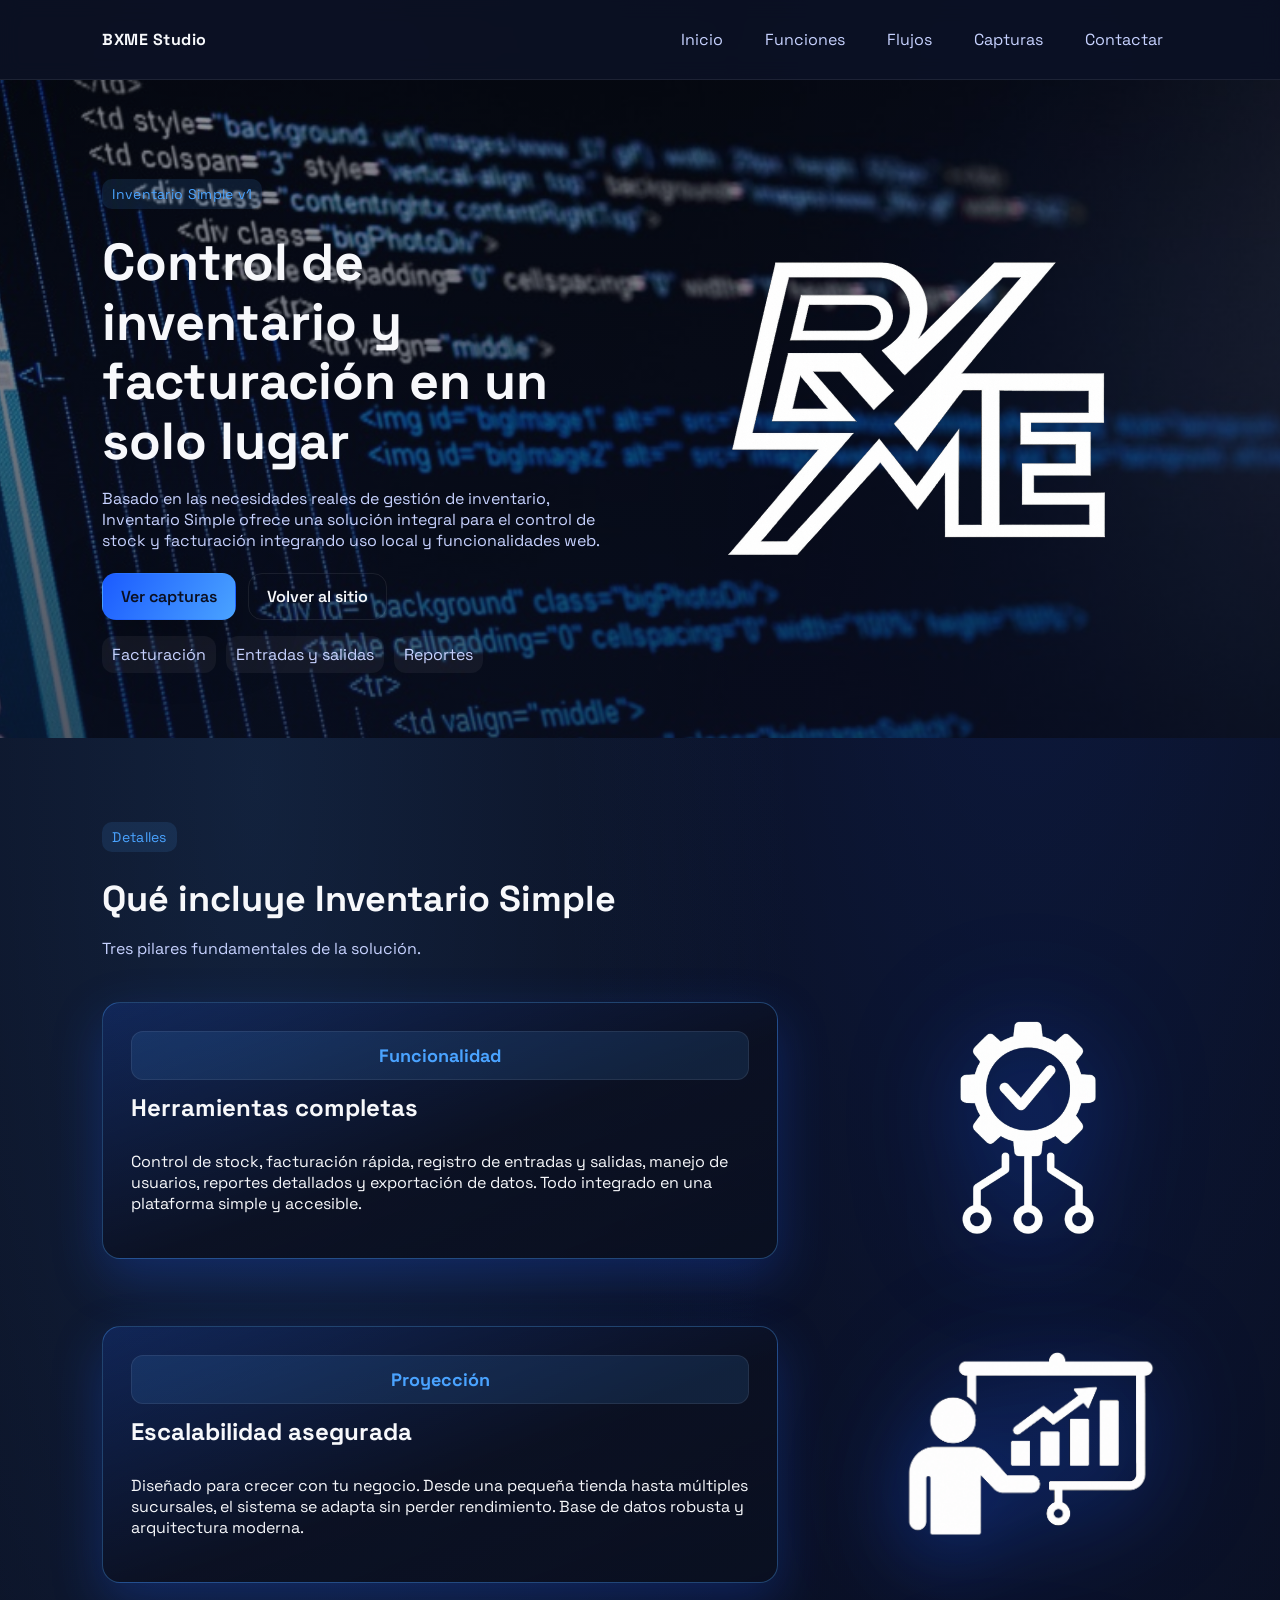
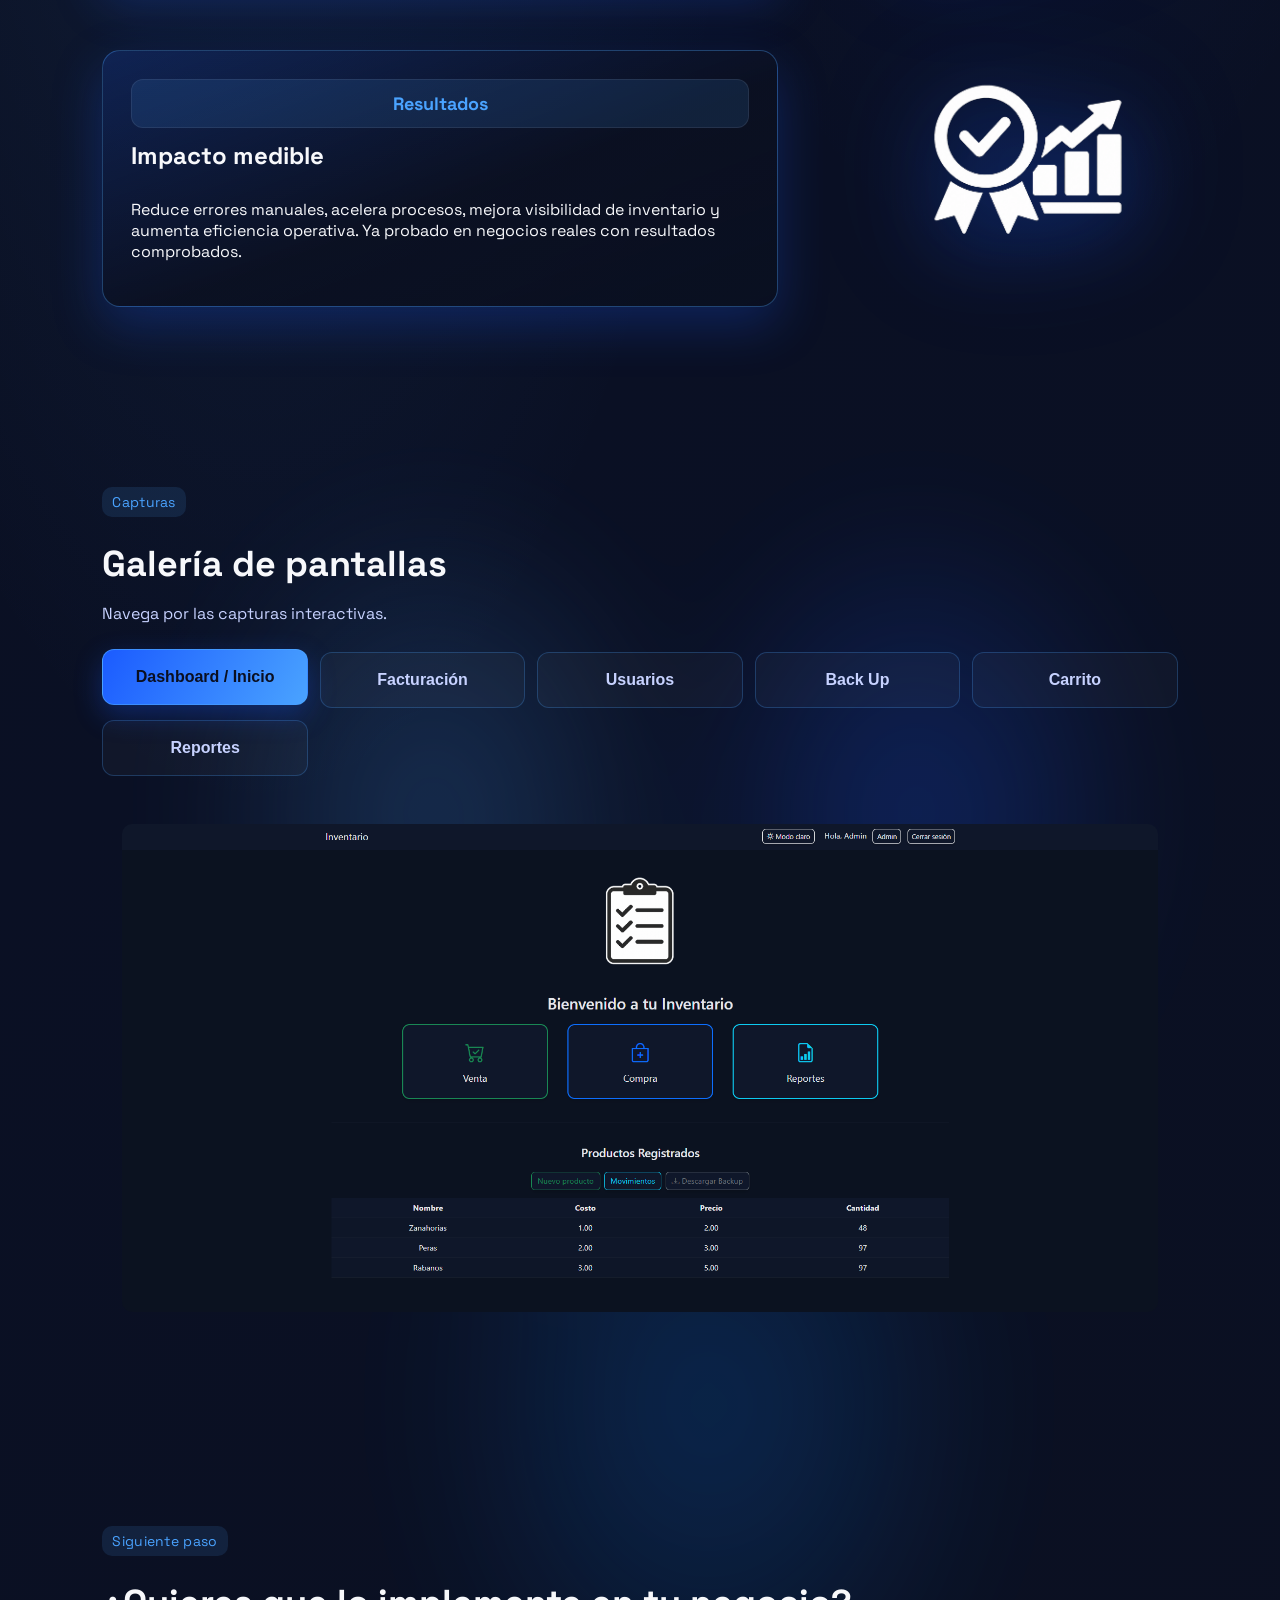
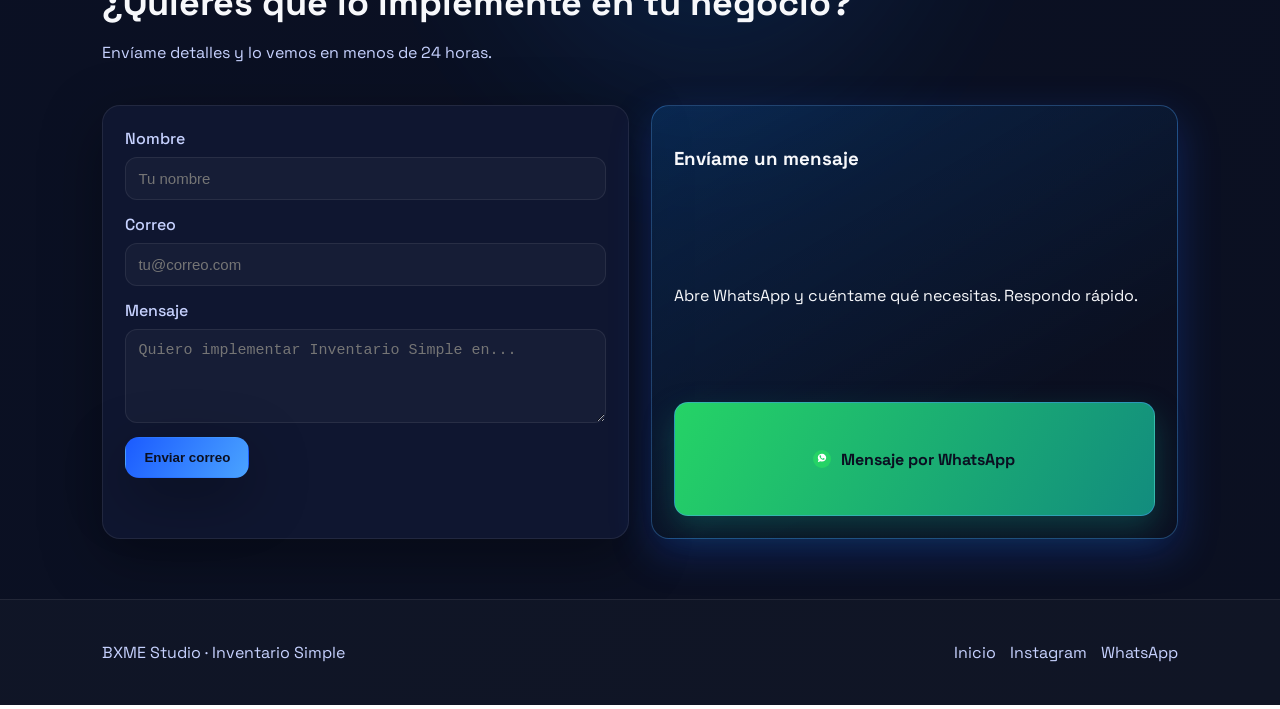
==== commit fefa0c17: "git push" ====
--- a/inventario_simp_temp.html
+++ b/inventario_simp_temp.html
@@ -28,7 +28,7 @@
 			<div class="hero__content">
 				<p class="eyebrow">Inventario Simple v1</p>
 				<h1>Control de inventario y facturación en un solo lugar</h1>
-				<p class="lede">Detalle de módulos, flujos y pantallas clave. Usa este espacio para centralizar todo lo relacionado al producto: descripción, capturas, roadmap y material de soporte.</p>
+				<p class="lede">Basado en las necesidades reales de gestión de inventario, Inventario Simple ofrece una solución integral para el control de stock y facturación integrando uso local y funcionalidades web.</p>
 				<div class="hero__actions">
 					<a class="btn primary" href="#capturas">Ver capturas</a>
 					<a class="btn ghost" href="index.html">Volver al sitio</a>
